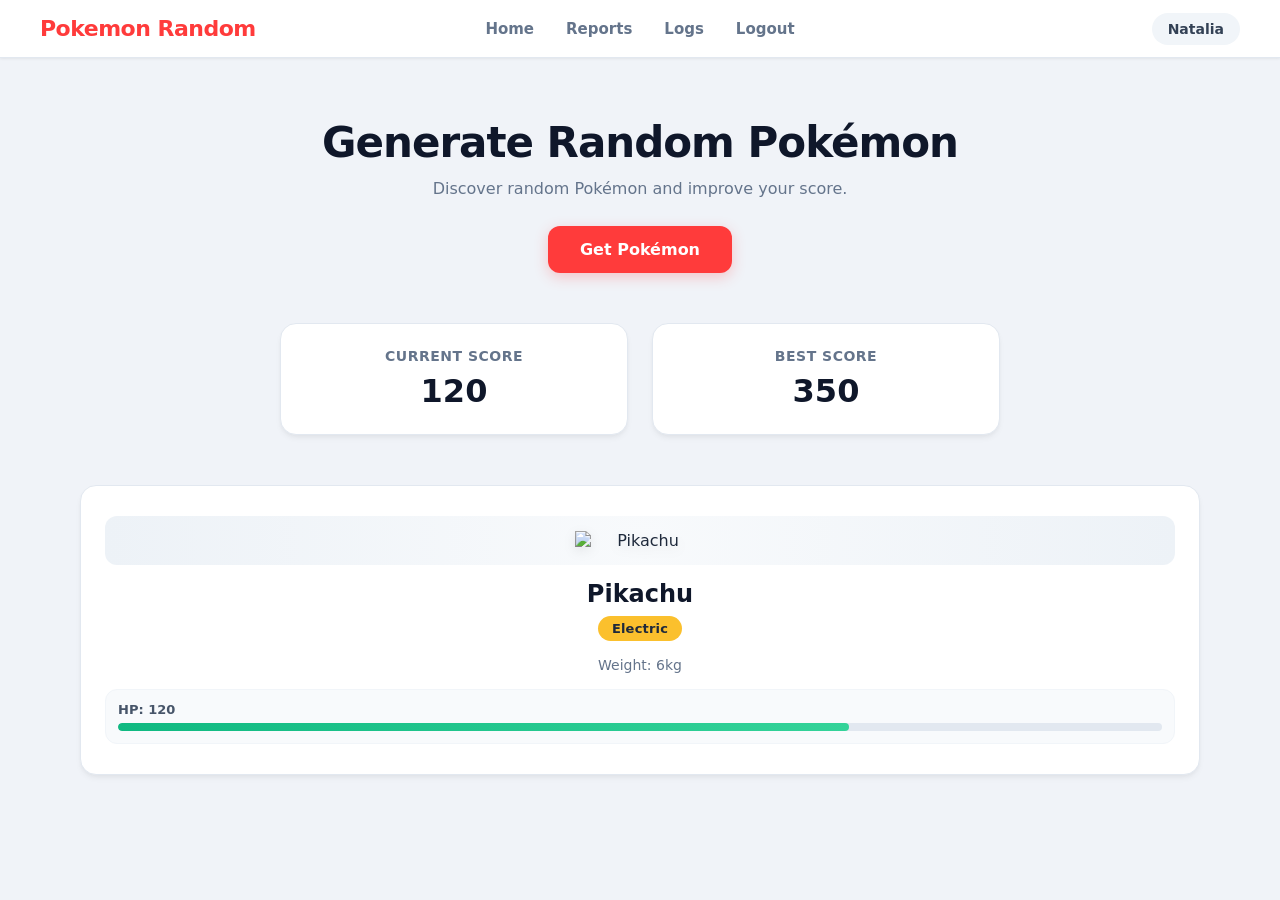
==== frontend/index.html @ fe7dcd5d "first commit" ====
<!DOCTYPE html>
<html lang="en">

<head>
    <meta charset="UTF-8">
    <meta name="viewport" content="width=device-width, initial-scale=1.0">
    <title>Pokemon Random</title>

    <link rel="stylesheet" href="styles.css">
</head>

<body>

    <!-- =========================
         HEADER
    ========================== -->

    <header class="main-header">

        <!-- LOGO -->
        <div class="logo-section">
            <h1 class="logo-title">Pokemon Random</h1>
        </div>

        <!-- NAVIGATION -->
        <nav class="navbar">
            <a href="index.html">Home</a>
            <a href="report.html">Reports</a>
            <a href="details.html">Logs</a>
            <a href="login.html">Logout</a>
        </nav>

        <!-- USER INFO -->
        <div class="user-section">
            <span class="username">Natalia</span>
        </div>

    </header>


    <!-- =========================
         HERO SECTION
    ========================== -->

    <section class="hero-section">

        <div class="hero-content">
            <h2>Generate Random Pokémon</h2>
            <p>
                Discover random Pokémon and improve your score.
            </p>

            <button class="generate-button">
                Get Pokémon
            </button>
        </div>

    </section>


    <!-- =========================
         SCORE SECTION
    ========================== -->

    <section class="score-section">

        <div class="score-card">
            <h3>Current Score</h3>
            <p>120</p>
        </div>

        <div class="score-card">
            <h3>Best Score</h3>
            <p>350</p>
        </div>

    </section>


    <!-- =========================
         POKEMON CONTAINER
    ========================== -->

    <main class="pokemon-container">

        <!-- CARD 1 -->
        <article class="pokemon-card">

            <div class="pokemon-image">
                <img src="https://raw.githubusercontent.com/PokeAPI/sprites/master/sprites/pokemon/25.png"
                    alt="Pikachu">
            </div>

            <div class="pokemon-info">

                <h3 class="pokemon-name">Pikachu</h3>

                <div class="pokemon-types">
                    <span class="type electric">Electric</span>
                </div>

                <p class="pokemon-weight">
                    Weight: 6kg
                </p>

                <div class="pokemon-hp">
                    <p>HP: 120</p>

                    <div class="hp-bar">
                        <div class="hp-fill"></div>
                    </div>
                </div>

            </div>

        </article>

    </main>

</body>

</html>
---- frontend/styles.css ----
/* =========================================================
   1. GLOBAL STYLES & VARIABLES
========================================================= */

/* Reset */
* {
    margin: 0;
    padding: 0;
    box-sizing: border-box;
}

/* Variables rediseñadas */
:root {
    --primary-color: #ff3b3b;
    --primary-hover: #e02f2f;
    --bg-main: #f0f3f8; /* Un gris/azul muy sutil que da profundidad */
    --dark-color: #1a1d24; /* Un oscuro más premium para la sección de logs */
    --white-color: #ffffff;
    --gray-text: #64748b; /* Gris tipo Tailwind para textos secundarios */
    --border-color: #e2e8f0;
    --success-color: #10b981; /* Verde más moderno */
    
    /* Sombras más suaves y realistas (Soft Shadows) */
    --shadow-sm: 0 1px 3px rgba(0,0,0,0.05), 0 1px 2px rgba(0,0,0,0.02);
    --shadow-md: 0 4px 6px -1px rgba(0,0,0,0.05), 0 2px 4px -1px rgba(0,0,0,0.03);
    --shadow-lg: 0 20px 25px -5px rgba(0,0,0,0.05), 0 10px 10px -5px rgba(0,0,0,0.03);

    --radius: 16px; /* Ajustado para un look más balanceado */
}

/* Body moderno con fuentes del sistema de alta calidad */
body {
    font-family: system-ui, -apple-system, BlinkMacSystemFont, 'Segoe UI', Roboto, Oxygen, Ubuntu, Cantarell, sans-serif;
    background-color: var(--bg-main);
    color: #1e293b;
    -webkit-font-smoothing: antialiased;
}

/* Enlaces */
a {
    text-decoration: none;
    color: inherit;
}

/* Botones universales */
button {
    border: none;
    font-family: inherit;
    font-weight: 600;
    cursor: pointer;
    transition: all 0.2s ease;
}

/* Imágenes */
img {
    width: 100%;
    display: block;
}


/* =========================================================
   2. HEADER / NAVBAR
========================================================= */

.main-header,
.report-header,
.details-header {
    display: flex;
    justify-content: space-between;
    align-items: center;
    padding: 16px 40px;
    background-color: var(--white-color);
    box-shadow: var(--shadow-sm);
    border-bottom: 1px solid var(--border-color);
    position: relative; /* Permite el centrado absoluto del nav respecto al header */
}

.logo-title {
    font-size: 22px;
    font-weight: 800;
    letter-spacing: -0.5px;
    color: var(--primary-color);
}

/* Centrado perfecto de la barra de navegación en todas las pantallas */
.navbar,
.report-nav,
.details-nav {
    display: flex;
    gap: 28px;
    position: absolute;
    left: 50%;
    transform: translateX(-50%);
}

.navbar a,
.report-nav a,
.details-nav a {
    font-weight: 600;
    font-size: 15px;
    color: var(--gray-text);
    padding: 6px 2px;
    transition: color 0.2s ease, transform 0.2s ease;
}

.navbar a:hover,
.report-nav a:hover,
.details-nav a:hover {
    color: var(--primary-color);
    transform: translateY(-1px);
}

.user-section .username {
    font-weight: 600;
    background-color: #f1f5f9;
    padding: 8px 16px;
    border-radius: 99px;
    color: #334155;
    font-size: 14px;
}


/* =========================================================
   3. LOGIN PAGE
========================================================= */

.login-container {
    width: 100%;
    min-height: 100vh;
    display: flex;
    justify-content: center;
    align-items: center;
    background-color: var(--bg-main); /* Mismo fondo limpio de la app */
}

.login-card {
    width: 100%;
    max-width: 400px;
    background-color: var(--white-color);
    padding: 45px 35px;
    border-radius: var(--radius);
    box-shadow: var(--shadow-lg);
    border: 1px solid var(--border-color);
}

.login-header {
    text-align: center;
    margin-bottom: 32px;
}

.login-title {
    font-size: 30px;
    font-weight: 800;
    letter-spacing: -0.5px;
    color: var(--primary-color);
    margin-bottom: 8px;
}

.login-subtitle {
    font-size: 14px;
    color: var(--gray-text);
    line-height: 1.4;
}

.login-form {
    display: flex;
    flex-direction: column;
    gap: 22px;
}

.form-group {
    display: flex;
    flex-direction: column;
    gap: 8px;
}

.form-group label {
    font-size: 13px;
    font-weight: 700;
    color: #475569;
    text-transform: uppercase;
    letter-spacing: 0.5px;
}

.form-group input {
    padding: 12px 16px;
    border: 1.5px solid var(--border-color);
    border-radius: 10px;
    font-family: inherit;
    font-size: 15px;
    color: #1e293b;
    background-color: #f8fafc;
    transition: all 0.2s ease;
}

.form-group input:focus {
    outline: none;
    border-color: var(--primary-color);
    background-color: var(--white-color);
    box-shadow: 0 0 0 4px rgba(255, 59, 59, 0.1);
}

.login-button {
    margin-top: 8px;
    padding: 14px;
    background-color: var(--primary-color);
    color: white;
    border-radius: 10px;
    font-size: 16px;
    font-weight: 600;
    box-shadow: 0 4px 12px rgba(255, 59, 59, 0.15);
}

.login-button:hover {
    background-color: var(--primary-hover);
    transform: translateY(-1px);
    box-shadow: 0 6px 16px rgba(255, 59, 59, 0.25);
}


/* =========================================================
   4. HERO SECTION
========================================================= */

.hero-section {
    padding: 60px 20px 40px;
    text-align: center;
}

.hero-content h2 {
    font-size: 42px;
    font-weight: 800;
    letter-spacing: -1px;
    margin-bottom: 12px;
    color: #0f172a;
}

.hero-content p {
    font-size: 16px;
    color: var(--gray-text);
    margin-bottom: 28px;
}

.generate-button {
    padding: 14px 32px;
    background-color: var(--primary-color);
    color: white;
    border-radius: 12px;
    font-size: 16px;
    box-shadow: 0 4px 14px rgba(255, 59, 59, 0.25);
}

.generate-button:hover {
    background-color: var(--primary-hover);
    transform: translateY(-2px);
    box-shadow: 0 6px 20px rgba(255, 59, 59, 0.35);
}


/* =========================================================
   5. SCORE SECTION
========================================================= */

.score-section {
    display: flex;
    justify-content: center;
    gap: 24px;
    padding: 10px 40px;
    max-width: 800px;
    margin: 0 auto;
}

.score-card {
    flex: 1;
    background-color: white;
    padding: 24px;
    text-align: center;
    border-radius: var(--radius);
    box-shadow: var(--shadow-md);
    border: 1px solid var(--border-color);
}

.score-card h3 {
    font-size: 14px;
    text-transform: uppercase;
    letter-spacing: 0.5px;
    color: var(--gray-text);
    margin-bottom: 8px;
}

.score-card p {
    font-size: 32px;
    font-weight: 800;
    color: #0f172a;
}


/* =========================================================
   6. POKEMON CARDS
========================================================= */

.pokemon-container {
    display: grid;
    grid-template-columns: repeat(auto-fit, minmax(280px, 1fr));
    gap: 30px;
    padding: 40px;
    max-width: 1200px;
    margin: 0 auto;
}

.pokemon-card {
    background-color: var(--white-color);
    border-radius: var(--radius);
    padding: 30px 24px;
    text-align: center;
    box-shadow: var(--shadow-md);
    border: 1px solid var(--border-color);
    transition: all 0.3s cubic-bezier(0.4, 0, 0.2, 1);
}

.pokemon-card:hover {
    transform: translateY(-6px);
    box-shadow: var(--shadow-lg);
    border-color: rgba(255, 59, 59, 0.2);
}

.pokemon-image {
    background: radial-gradient(circle, #f8fafc 0%, #edf2f7 100%);
    border-radius: 12px;
    padding: 15px;
    margin-bottom: 15px;
}

.pokemon-image img {
    width: 130px;
    margin: auto;
    filter: drop-shadow(0 4px 6px rgba(0,0,0,0.08));
}

.pokemon-name {
    font-size: 24px;
    font-weight: 800;
    color: #0f172a;
    margin-bottom: 8px;
}

.pokemon-types {
    display: flex;
    justify-content: center;
    gap: 8px;
    margin-bottom: 16px;
}

.type {
    padding: 5px 14px;
    border-radius: 99px;
    color: white;
    font-size: 13px;
    font-weight: 600;
    letter-spacing: 0.2px;
}

.electric { background-color: #fbc02d; color: #1e293b; }
.fire     { background-color: #f97316; }
.water    { background-color: #3b82f6; }
.grass    { background-color: #22c55e; }

.pokemon-weight {
    font-size: 14px;
    color: var(--gray-text);
    font-weight: 500;
    margin-bottom: 16px;
}

.pokemon-hp {
    background: #f8fafc;
    padding: 12px;
    border-radius: 12px;
    border: 1px solid #f1f5f9;
}

.pokemon-hp p {
    font-size: 13px;
    font-weight: 700;
    color: #475569;
    text-align: left;
}

.hp-bar {
    width: 100%;
    height: 8px;
    background-color: #e2e8f0;
    border-radius: 99px;
    margin-top: 6px;
    overflow: hidden;
}

.hp-fill {
    width: 70%;
    height: 100%;
    background: linear-gradient(90deg, #10b981, #34d399);
    border-radius: 99px;
}


/* =========================================================
   7. REPORT PAGE
========================================================= */

.filter-section {
    display: flex;
    gap: 12px;
    padding: 30px 40px 20px;
    max-width: 1200px;
    margin: 0 auto;
}

.filter-section button {
    padding: 10px 20px;
    background-color: var(--white-color);
    color: #475569;
    border: 1.5px solid var(--border-color);
    border-radius: 10px;
    font-size: 14px;
}

.filter-section button:hover {
    background-color: #f8fafc;
    color: #0f172a;
    border-color: #cbd5e1;
}

.filter-section button:first-child {
    background-color: var(--primary-color);
    color: white;
    border-color: var(--primary-color);
}

.stats-section {
    display: flex;
    gap: 24px;
    padding: 0 40px 30px;
    max-width: 1200px;
    margin: 0 auto;
}

.stats-card {
    flex: 1;
    background-color: white;
    padding: 24px;
    border-radius: var(--radius);
    box-shadow: var(--shadow-sm);
    border: 1px solid var(--border-color);
}

.stats-card h3 {
    font-size: 13px;
    color: var(--gray-text);
    text-transform: uppercase;
    letter-spacing: 0.5px;
    margin-bottom: 6px;
}

.stats-card p {
    font-size: 28px;
    font-weight: 800;
    color: #0f172a;
}

.search-section {
    padding: 0 40px 20px;
    max-width: 1200px;
    margin: 0 auto;
}

.search-section input {
    width: 100%;
    padding: 14px 18px;
    border-radius: 12px;
    border: 1.5px solid var(--border-color);
    font-family: inherit;
    font-size: 15px;
    box-shadow: var(--shadow-sm);
    transition: all 0.2s ease;
}

.search-section input:focus {
    outline: none;
    border-color: var(--primary-color);
    box-shadow: 0 0 0 3px rgba(255, 59, 59, 0.15);
}

.table-section {
    padding: 0 40px 40px;
    max-width: 1200px;
    margin: 0 auto;
}

.table-section table {
    width: 100%;
    background-color: white;
    border-collapse: separate;
    border-spacing: 0;
    border-radius: var(--radius);
    overflow: hidden;
    box-shadow: var(--shadow-md);
    border: 1px solid var(--border-color);
}

.table-section th {
    background-color: #f8fafc;
    color: #475569;
    font-weight: 700;
    font-size: 14px;
    text-transform: uppercase;
    letter-spacing: 0.5px;
    border-bottom: 2px solid var(--border-color);
}

.table-section td {
    font-size: 15px;
    color: #334155;
    border-bottom: 1px solid var(--border-color);
}

.table-section th,
.table-section td {
    padding: 18px 24px;
    text-align: left;
}

.table-section tr:last-child td {
    border-bottom: none;
}

.table-section tbody tr:hover {
    background-color: #f8fafc;
}


/* =========================================================
   8. LOGS PAGE
========================================================= */

.logs-container {
    display: flex;
    justify-content: center;
    padding: 40px;
}

.log-card {
    width: 100%;
    max-width: 750px;
    background-color: var(--dark-color);
    color: #e2e8f0;
    padding: 40px;
    border-radius: var(--radius);
    box-shadow: var(--shadow-lg);
    border: 1px solid #2d3139;
}

.log-item {
    margin-bottom: 24px;
    padding-bottom: 20px;
    border-bottom: 1px dashed #2d3139;
}

.log-item:last-child {
    margin-bottom: 0;
    padding-bottom: 0;
    border-bottom: none;
}

.log-item h3 {
    color: #fca5a5;
    font-size: 13px;
    text-transform: uppercase;
    letter-spacing: 1px;
    margin-bottom: 6px;
}

.log-item p {
    font-family: 'Courier New', Courier, monospace;
    font-size: 15px;
    color: #94a3b8;
}


/* =========================================================
   9. RESPONSIVE
========================================================= */

@media (max-width: 768px) {
    .main-header,
    .report-header,
    .details-header {
        flex-direction: column;
        gap: 16px;
        padding: 20px;
        text-align: center;
    }

    /* Resetea la posición absoluta en móviles para un flujo correcto */
    .navbar,
    .report-nav,
    .details-nav {
        position: static;
        transform: none;
        justify-content: center;
        width: 100%;
        gap: 20px;
    }

    .score-section,
    .stats-section {
        flex-direction: column;
        gap: 16px;
        padding: 10px 20px;
    }

    .filter-section {
        padding: 20px 20px 10px;
        flex-wrap: wrap;
    }

    .search-section,
    .table-section {
        padding: 10px 20px 20px;
    }

    .pokemon-container {
        grid-template-columns: 1fr;
        padding: 20px;
    }
}
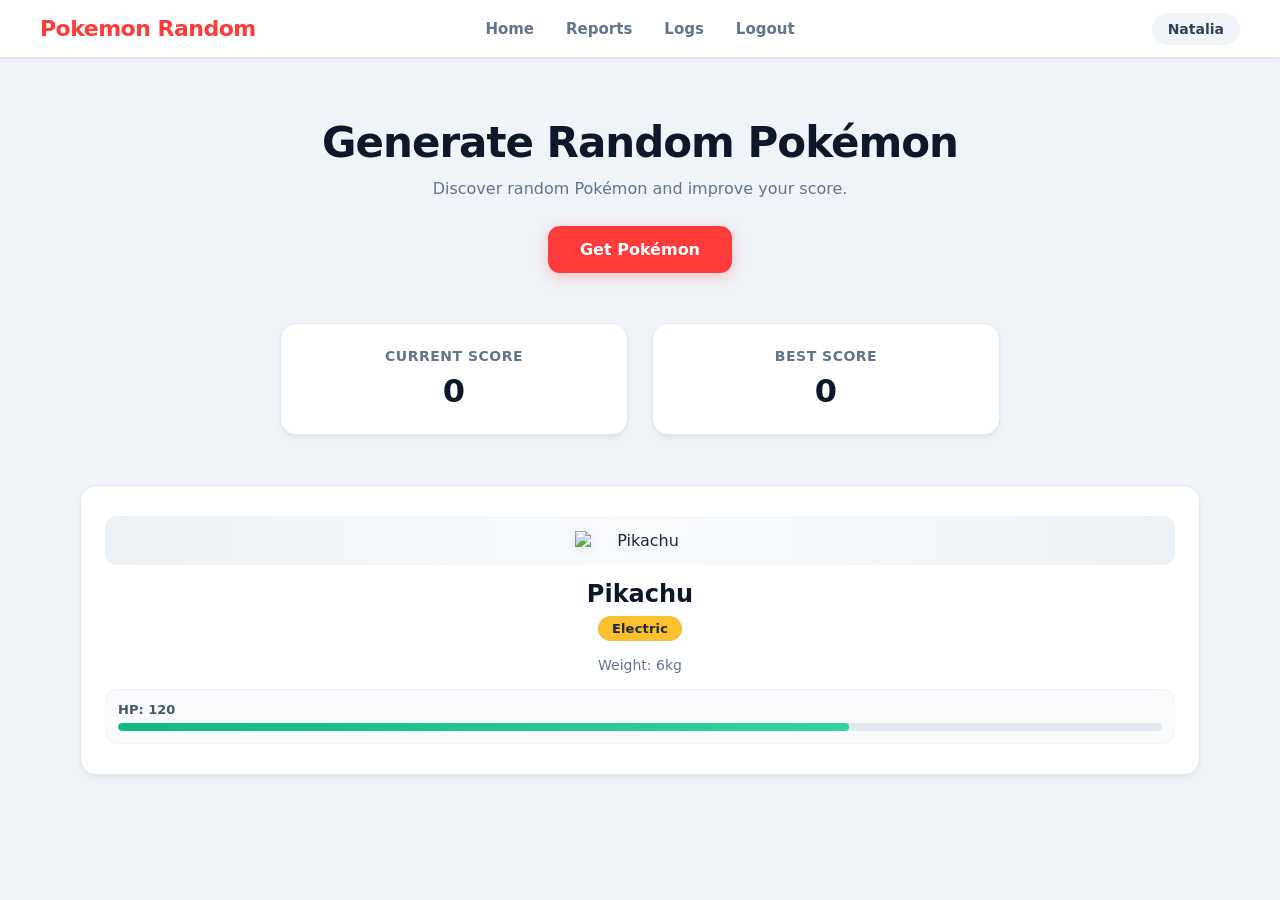
==== commit b1a8d3ae: "reports check and details" ====
--- a/frontend/index.html
+++ b/frontend/index.html
@@ -66,12 +66,12 @@
 
         <div class="score-card">
             <h3>Current Score</h3>
-            <p>120</p>
+            <p>0</p>
         </div>
 
         <div class="score-card">
             <h3>Best Score</h3>
-            <p>350</p>
+            <p>0</p>
         </div>
 
     </section>
@@ -116,7 +116,8 @@
         </article>
 
     </main>
-
+    <script src="https://cdn.jsdelivr.net/npm/sweetalert2@11"></script>
+    <script src="../scripts/app.js"></script>
 </body>
 
 </html>
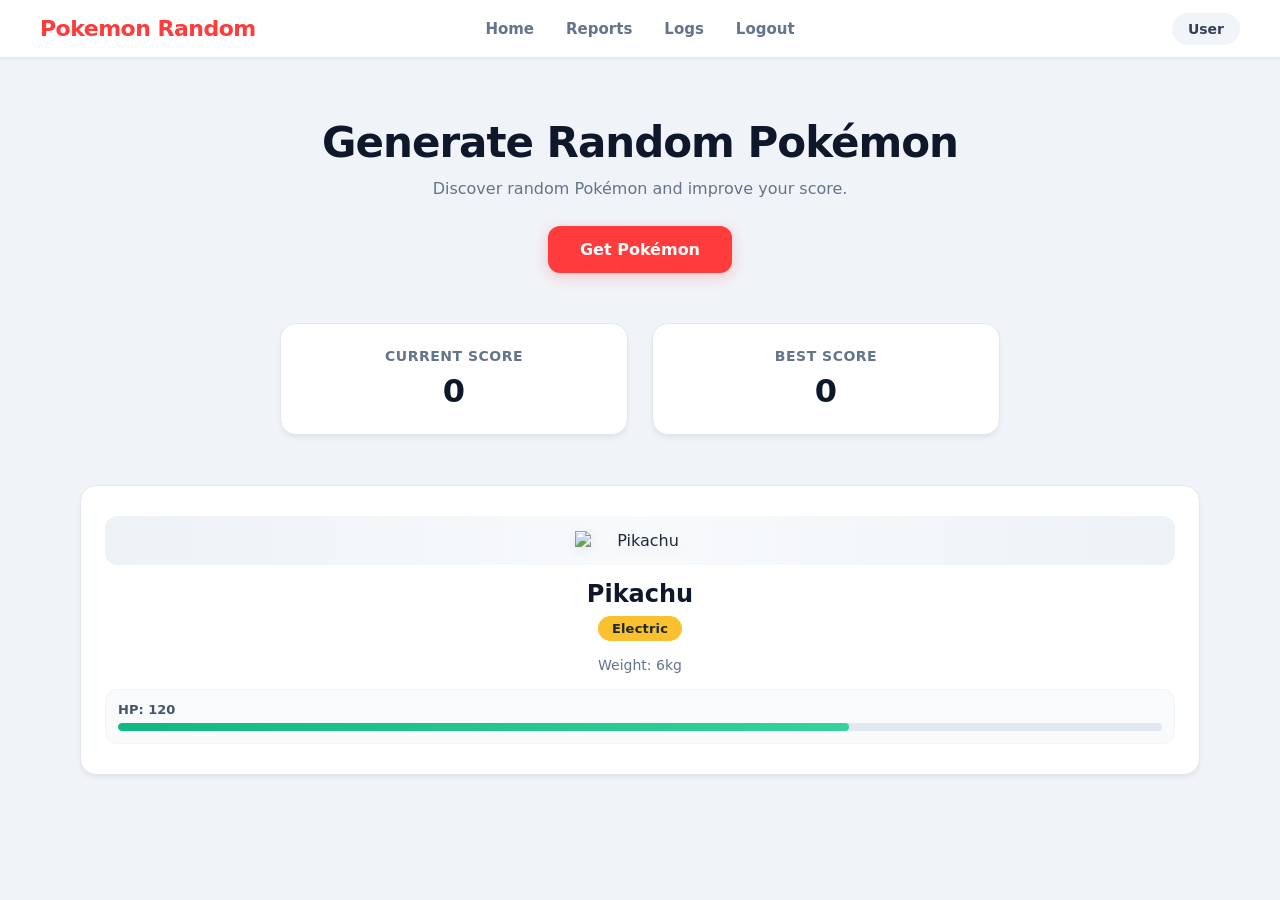
==== commit eece1f65: "logs checkkk" ====
--- a/frontend/index.html
+++ b/frontend/index.html
@@ -32,7 +32,7 @@
 
         <!-- USER INFO -->
         <div class="user-section">
-            <span class="username">Natalia</span>
+            <span class="username">User</span>
         </div>
 
     </header>
--- a/frontend/styles.css
+++ b/frontend/styles.css
@@ -537,54 +537,74 @@
     background-color: #f8fafc;
 }
 
-
-/* =========================================================
-   8. LOGS PAGE
-========================================================= */
-
+/* =========================================================
+   8. LOGS PAGE (REDISEÑO CON GRID RESPONSIVO)
+========================================================= */
+
+/* Forzamos a que el contenedor use una cuadrícula y no tire todo en una fila infinita */
 .logs-container {
-    display: flex;
-    justify-content: center;
+    display: grid;
+    /* Crea tarjetas de mínimo 300px y las distribuye automáticamente */
+    grid-template-columns: repeat(auto-fill, minmax(320px, 1fr));
+    gap: 24px;
     padding: 40px;
-}
-
+    max-width: 1400px;
+    margin: 0 auto;
+    box-sizing: border-box;
+    background-color: var(--bg-main);
+}
+
+/* Modificamos la tarjeta para que actúe de manera individual dentro de la cuadrícula */
 .log-card {
-    width: 100%;
-    max-width: 750px;
-    background-color: var(--dark-color);
+    width: 100%; /* Toma el ancho asignado por la columna del Grid */
+    background-color: var(--dark-color); /* Tu color oscuro premium #1a1d24 */
     color: #e2e8f0;
-    padding: 40px;
+    padding: 24px;
     border-radius: var(--radius);
+    box-shadow: var(--shadow-md);
+    border: 1px solid #2d3139;
+    display: flex;
+    flex-direction: column;
+    gap: 16px;
+    transition: transform 0.2s ease, box-shadow 0.2s ease;
+}
+
+/* Un pequeño efecto hover para darle un toque dinámico interactivo */
+.log-card:hover {
+    transform: translateY(-4px);
     box-shadow: var(--shadow-lg);
-    border: 1px solid #2d3139;
-}
-
+    border-color: rgba(255, 59, 59, 0.3); /* Un sutil brillo rojo Pokémon */
+}
+
+/* Ajustamos los elementos internos de la tarjeta */
 .log-item {
-    margin-bottom: 24px;
-    padding-bottom: 20px;
+    margin-bottom: 0; /* Manejado limpiamente por el gap del padre */
+    padding-bottom: 12px;
     border-bottom: 1px dashed #2d3139;
 }
 
 .log-item:last-child {
-    margin-bottom: 0;
     padding-bottom: 0;
     border-bottom: none;
 }
 
+/* Títulos descriptivos en rojo suave */
 .log-item h3 {
     color: #fca5a5;
-    font-size: 13px;
+    font-size: 11px;
     text-transform: uppercase;
-    letter-spacing: 1px;
-    margin-bottom: 6px;
-}
-
+    letter-spacing: 0.8px;
+    margin-bottom: 4px;
+}
+
+/* Contenido del log en formato código */
 .log-item p {
     font-family: 'Courier New', Courier, monospace;
-    font-size: 15px;
+    font-size: 14px;
     color: #94a3b8;
-}
-
+    margin: 0;
+    word-break: break-all; /* CRUCIAL: Evita que las rutas largas estiren la tarjeta */
+}
 
 /* =========================================================
    9. RESPONSIVE
